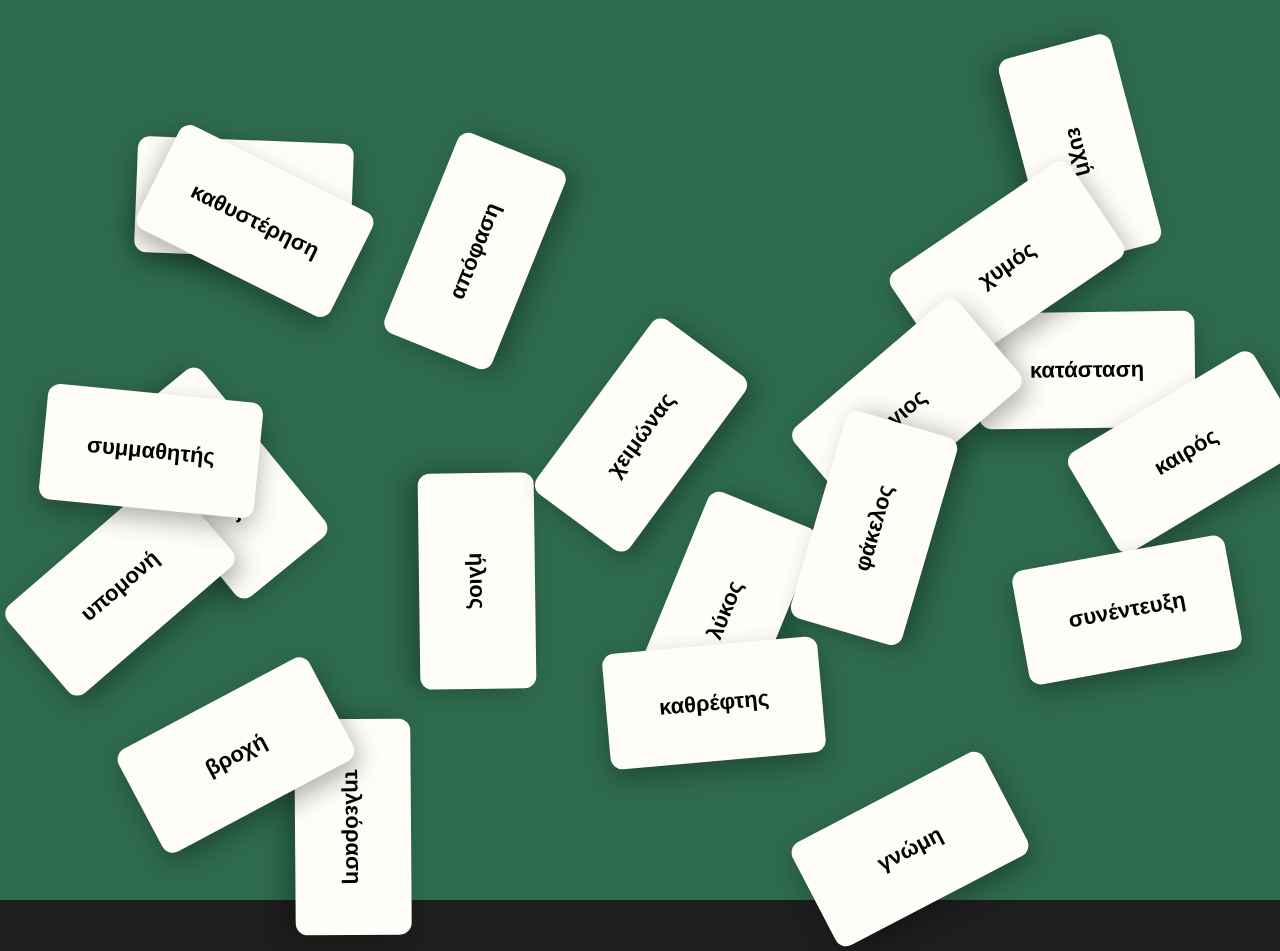
==== index.html @ d85e9483 "update words" ====
<!DOCTYPE html>
<html lang="ru">
<head>
  <meta charset="UTF-8" />
  <meta name="viewport" content="width=device-width, initial-scale=1.0" />
  <title>Greek Cards Scatter</title>

  <!-- external styles -->
  <link rel="stylesheet" href="styles.css" />
</head>
<body>
  <div id="table"></div>

  <div id="overlay">
    <div class="modal">
      <div class="greek" id="modalGreek"></div>
      <div id="modalTranslation"></div>
      <div class="buttons">
        <button class="btn green" data-grade="green">✓</button>
        <button class="btn yellow" data-grade="yellow">~</button>
        <button class="btn red" data-grade="red">✗</button>
      </div>
    </div>
  </div>

  <script src="a1_words.js"></script>
  <script>
    const words = window.Words || [];

    const table = document.getElementById('table');
    const overlay = document.getElementById('overlay');
    const modalGreek = document.getElementById('modalGreek');
    const modalTranslation = document.getElementById('modalTranslation');

    const TABLE_SIZE = 20;

    let unseen = [...words];
    let processed = [];
    let activeCard = null;

    const tintMap = {
      green: '#CCFFCC',
      yellow: '#FFF5CC',
      red: '#FFCCCC'
    };

    function rand(min, max) { return Math.random() * (max - min) + min; }

    function getCardSize() {
      const isMobile = window.innerWidth < 600;
      return isMobile ? { w: 140, h: 70 } : { w: 200, h: 100 };
    }

    function createCard(item, tint=null) {
      const { w, h } = getCardSize();

      const card = document.createElement('div');
      card.className = 'card';
      card.style.width = w + 'px';
      card.style.height = h + 'px';

      if (tint) card.style.background = tint;

      card.innerHTML = `<div class="greek">${item.greek}</div>`;

      card.addEventListener('click', (e) => {
        const el = document.elementFromPoint(e.clientX, e.clientY);
        const topCard = el?.closest('.card');
        if (topCard !== card) return;

        activeCard = { el: card, item };
        modalGreek.textContent = item.greek;
        modalTranslation.textContent = item.translation;
        overlay.style.display = 'flex';
      });

      return card;
    }

    function scatter(batch) {
      table.innerHTML = '';
      const w = window.innerWidth;
      const h = window.innerHeight;
      const size = getCardSize();

      batch.forEach(entry => {
        const card = createCard(entry.item || entry, entry.tint);
        card.style.left = rand(0, w - size.w) + 'px';
        card.style.top = rand(0, h - size.h) + 'px';
        card.style.transform = `rotate(${rand(-90, 90)}deg)`;
        card.style.zIndex = Math.floor(Math.random() * 10000);
        table.appendChild(card);
      });
    }

    function pickFromUnseen(n) {
      const res = [];
      while (res.length < n && unseen.length > 0) {
        const idx = Math.floor(Math.random() * unseen.length);
        res.push(unseen.splice(idx, 1)[0]);
      }
      return res;
    }

    function buildNextBatch() {
      const next = [];

      processed.forEach(p => { if (p.grade !== 'green') next.push(p); });

      processed.forEach(p => {
        if (p.grade === 'green' && Math.random() < 0.4) next.push(p);
      });

      const need = Math.max(0, TABLE_SIZE - next.length);
      const fresh = pickFromUnseen(need);
      fresh.forEach(item => next.push(item));

      processed = [];
      return next;
    }

    function handleGrade(grade) {
      if (!activeCard) return;

      processed.push({ item: activeCard.item, grade, tint: tintMap[grade] });

      activeCard.el.remove();
      activeCard = null;
      overlay.style.display = 'none';

      if (table.children.length === 0) {
        const next = buildNextBatch();
        setTimeout(() => scatter(next), 200);
      }
    }

    function init() {
      const initial = pickFromUnseen(TABLE_SIZE);
      scatter(initial);
    }

    document.querySelectorAll('.btn').forEach(btn => {
      btn.addEventListener('click', () => handleGrade(btn.dataset.grade));
    });

    init();
  </script>
</body>
</html>
---- styles.css ----
:root {
  --card-w: 200px;
  --card-h: 100px;
}

body {
  margin: 0;
  background: #1e1e1e;
  font-family: Arial, sans-serif;
  overflow: hidden;
}

#table {
  position: relative;
  width: 100vw;
  height: 100vh;
  background: #2e6b4b;
}

.card {
  position: absolute;
  width: var(--card-w);
  height: var(--card-h);
  background: #fffdf8;
  border-radius: 12px;
  box-shadow: 0 10px 25px rgba(0,0,0,0.3);
  display: flex;
  align-items: center;
  justify-content: center;
  cursor: pointer;
  transform-origin: center;
  padding: 8px;
  transition: background 0.3s;
}

.greek {
  font-size: 22px;
  font-weight: bold;
  text-align: center;
}

/* overlay */

#overlay {
  position: fixed;
  inset: 0;
  background: rgba(0,0,0,0.6);
  display: none;
  align-items: center;
  justify-content: center;
  z-index: 99999;
}

.modal {
  background: white;
  color: black;
  padding: 20px;
  border-radius: 16px;
  width: 300px;
  text-align: center;
}

.buttons {
  display: flex;
  gap: 10px;
  justify-content: center;
  margin-top: 20px;
}

.btn {
  flex: 1;
  padding: 10px;
  border: none;
  border-radius: 8px;
  cursor: pointer;
}

.green { background: #4caf50; color: white; }
.yellow { background: #ffc107; }
.red { background: #f44336; color: white; }
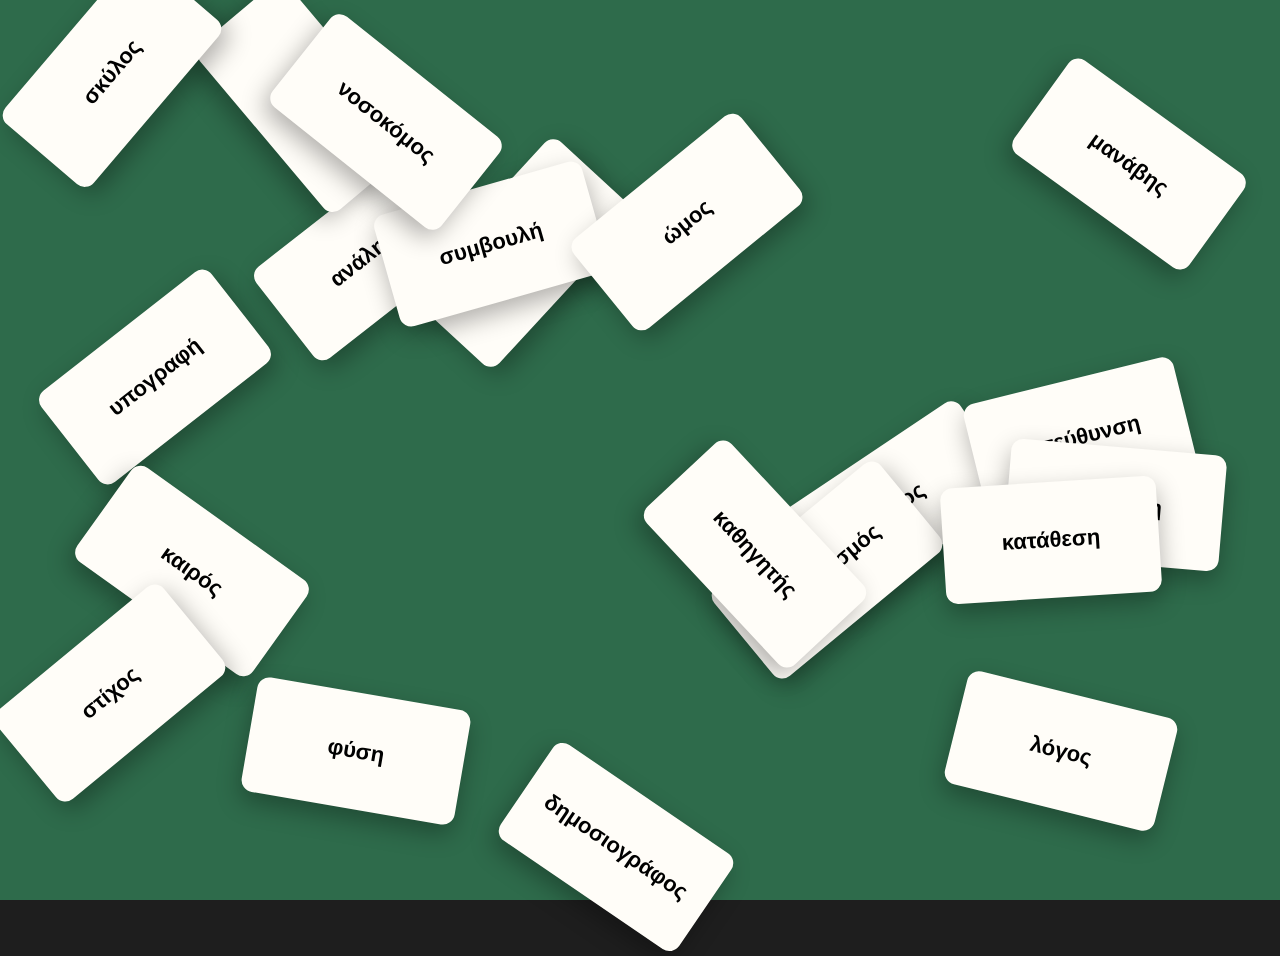
==== commit bc33bfdc: "изменение хэндлинга зеленых" ====
--- a/index.html
+++ b/index.html
@@ -37,6 +37,8 @@
     let unseen = [...words];
     let processed = [];
     let activeCard = null;
+    const STORAGE_KEY = 'greek_cards_progress';
+    let progress = {};
 
     const tintMap = {
       green: '#CCFFCC',
@@ -87,7 +89,7 @@
         const card = createCard(entry.item || entry, entry.tint);
         card.style.left = rand(0, w - size.w) + 'px';
         card.style.top = rand(0, h - size.h) + 'px';
-        card.style.transform = `rotate(${rand(-90, 90)}deg)`;
+        card.style.transform = `rotate(${rand(-50, 50)}deg)`;
         card.style.zIndex = Math.floor(Math.random() * 10000);
         table.appendChild(card);
       });
@@ -95,10 +97,21 @@
 
     function pickFromUnseen(n) {
       const res = [];
-      while (res.length < n && unseen.length > 0) {
-        const idx = Math.floor(Math.random() * unseen.length);
-        res.push(unseen.splice(idx, 1)[0]);
+
+      // фильтруем: только те, которых нет в истории
+      const fresh = unseen.filter(w => !progress[w.greek]);
+
+      while (res.length < n && fresh.length > 0) {
+        const idx = Math.floor(Math.random() * fresh.length);
+        const item = fresh.splice(idx, 1)[0];
+
+        // убираем из original unseen тоже
+        const originalIdx = unseen.findIndex(x => x.greek === item.greek);
+        if (originalIdx !== -1) unseen.splice(originalIdx, 1);
+
+        res.push(item);
       }
+
       return res;
     }
 
@@ -106,10 +119,6 @@
       const next = [];
 
       processed.forEach(p => { if (p.grade !== 'green') next.push(p); });
-
-      processed.forEach(p => {
-        if (p.grade === 'green' && Math.random() < 0.4) next.push(p);
-      });
 
       const need = Math.max(0, TABLE_SIZE - next.length);
       const fresh = pickFromUnseen(need);
@@ -124,6 +133,11 @@
 
       processed.push({ item: activeCard.item, grade, tint: tintMap[grade] });
 
+      const key = activeCard.item.greek;
+      if (!progress[key]) progress[key] = [];
+      progress[key].push(Date.now());
+      saveProgress();
+
       activeCard.el.remove();
       activeCard = null;
       overlay.style.display = 'none';
@@ -134,7 +148,24 @@
       }
     }
 
+    function loadProgress() {
+      const raw = localStorage.getItem(STORAGE_KEY);
+      if (!raw) return;
+
+      try {
+        progress = JSON.parse(raw) || {};
+      } catch {
+        progress = {};
+      }
+    }
+
+    function saveProgress() {
+      localStorage.setItem(STORAGE_KEY, JSON.stringify(progress));
+    }
+
     function init() {
+      loadProgress();
+
       const initial = pickFromUnseen(TABLE_SIZE);
       scatter(initial);
     }
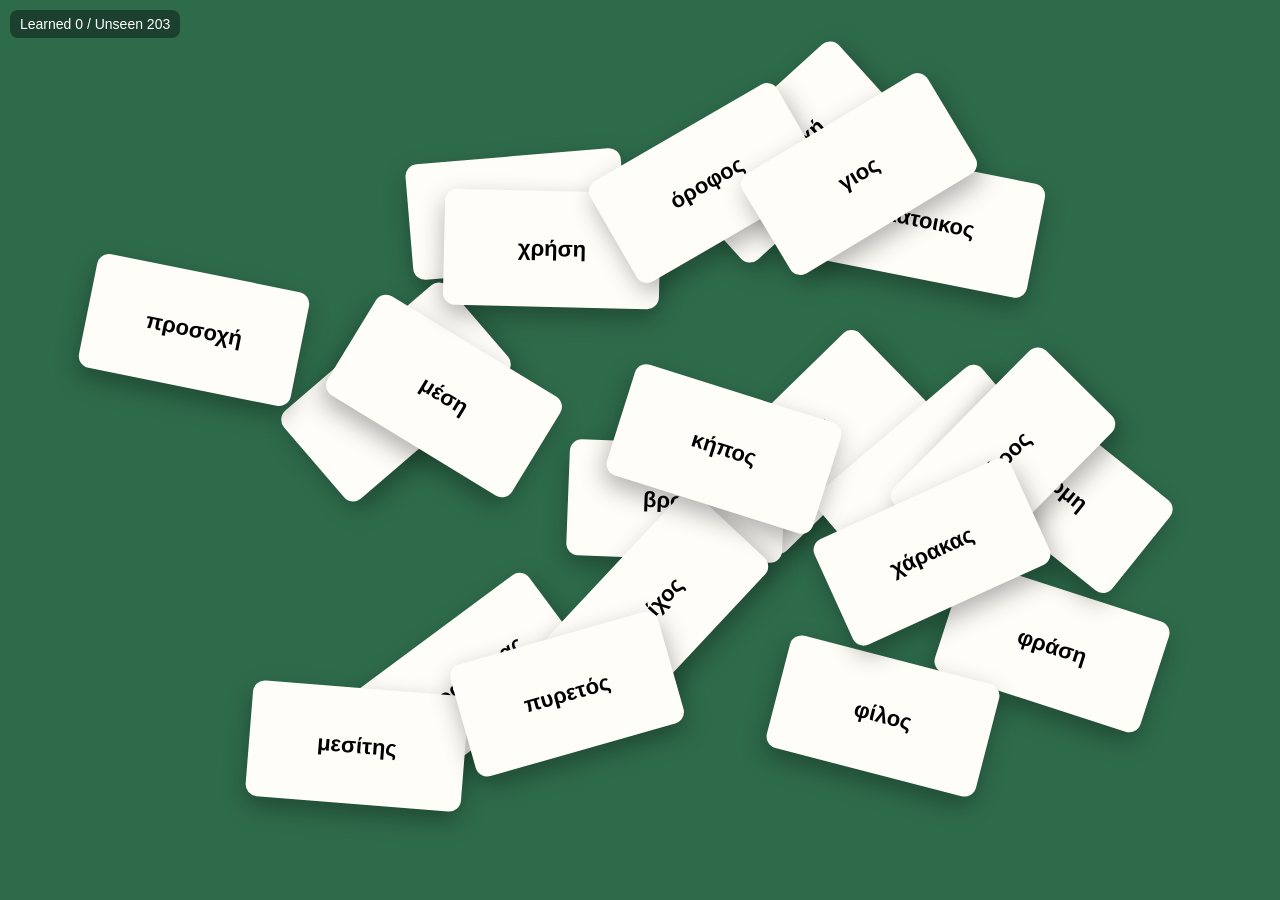
==== commit 4c1f004a: "повторения, инфа о пройденных" ====
--- a/index.html
+++ b/index.html
@@ -10,6 +10,7 @@
 </head>
 <body>
   <div id="table"></div>
+  <div id="stats"></div>
 
   <div id="overlay">
     <div class="modal">
@@ -24,7 +25,7 @@
   </div>
 
   <script src="a1_words.js"></script>
-  <script>
+  <script> 
     const words = window.Words || [];
 
     const table = document.getElementById('table');
@@ -32,7 +33,9 @@
     const modalGreek = document.getElementById('modalGreek');
     const modalTranslation = document.getElementById('modalTranslation');
 
-    const TABLE_SIZE = 20;
+    const TABLE_SIZE = 22;
+    const DUE_AFTER_MS = 10 * 60 * 1000; //
+    const EDGE_PADDING = 80;
 
     let unseen = [...words];
     let processed = [];
@@ -46,6 +49,8 @@
       red: '#FFCCCC'
     };
 
+    const statsEl = document.getElementById('stats');
+
     function rand(min, max) { return Math.random() * (max - min) + min; }
 
     function getCardSize() {
@@ -87,29 +92,45 @@
 
       batch.forEach(entry => {
         const card = createCard(entry.item || entry, entry.tint);
-        card.style.left = rand(0, w - size.w) + 'px';
-        card.style.top = rand(0, h - size.h) + 'px';
+        card.style.left = rand(
+          EDGE_PADDING,
+          w - size.w - EDGE_PADDING
+        ) + 'px';
+
+        card.style.top = rand(
+          EDGE_PADDING,
+          h - size.h - EDGE_PADDING
+        ) + 'px';
         card.style.transform = `rotate(${rand(-50, 50)}deg)`;
         card.style.zIndex = Math.floor(Math.random() * 10000);
         table.appendChild(card);
       });
     }
 
-    function pickFromUnseen(n) {
+    function getDueCards() {
+      const now = Date.now();
+
+      return words.filter(item => {
+        const p = progress[item.greek];
+        if (!p) return false;
+
+        return (
+          (p.depth ?? 1) === 1 &&
+          now - (p.timestamp ?? 0) > DUE_AFTER_MS
+        );
+      });
+    }
+
+    function pickNewCards(n, excludeSet = new Set()) {
+      const fresh = words.filter(item => {
+        return !progress[item.greek] && !excludeSet.has(item.greek);
+      });
+
       const res = [];
-
-      // фильтруем: только те, которых нет в истории
-      const fresh = unseen.filter(w => !progress[w.greek]);
 
       while (res.length < n && fresh.length > 0) {
         const idx = Math.floor(Math.random() * fresh.length);
-        const item = fresh.splice(idx, 1)[0];
-
-        // убираем из original unseen тоже
-        const originalIdx = unseen.findIndex(x => x.greek === item.greek);
-        if (originalIdx !== -1) unseen.splice(originalIdx, 1);
-
-        res.push(item);
+        res.push(fresh.splice(idx, 1)[0]);
       }
 
       return res;
@@ -118,11 +139,33 @@
     function buildNextBatch() {
       const next = [];
 
-      processed.forEach(p => { if (p.grade !== 'green') next.push(p); });
-
-      const need = Math.max(0, TABLE_SIZE - next.length);
-      const fresh = pickFromUnseen(need);
-      fresh.forEach(item => next.push(item));
+      processed.forEach(p => {
+        if (p.grade !== 'green') next.push(p);
+      });
+
+      const used = new Set(
+        next.map(entry => (entry.item || entry).greek)
+      );
+
+      const due = getDueCards()
+        .filter(item => !used.has(item.greek))
+        .sort(() => Math.random() - 0.5);
+
+      while (next.length < TABLE_SIZE && due.length > 0) {
+        const item = due.shift();
+        used.add(item.greek);
+        next.push({
+          item,
+          tint: tintMap.green
+        });
+      }
+
+      const need = TABLE_SIZE - next.length;
+
+      if (need > 0) {
+        const fresh = pickNewCards(need, used);
+        fresh.forEach(item => next.push(item));
+      }
 
       processed = [];
       return next;
@@ -134,9 +177,28 @@
       processed.push({ item: activeCard.item, grade, tint: tintMap[grade] });
 
       const key = activeCard.item.greek;
-      if (!progress[key]) progress[key] = [];
-      progress[key].push(Date.now());
+      const now = Date.now();
+
+      const wasInProgress = !!progress[key];
+
+      if (grade === 'green') {
+        if (wasInProgress) {
+          progress[key] = {
+            depth: (progress[key].depth ?? 1) + 1,
+            timestamp: now
+          };
+        } else {
+          progress[key] = {
+            depth: 1,
+            timestamp: now
+          };
+        }
+      } else if (wasInProgress) {
+        delete progress[key];
+      }
+
       saveProgress();
+      updateStats();
 
       activeCard.el.remove();
       activeCard = null;
@@ -159,6 +221,14 @@
       }
     }
 
+    function updateStats() {
+      const total = words.length;
+      const learned = Object.keys(progress).length;
+      const unseen = total - learned;
+
+      statsEl.textContent = `Learned ${learned} / Unseen ${unseen}`;
+    }
+
     function saveProgress() {
       localStorage.setItem(STORAGE_KEY, JSON.stringify(progress));
     }
@@ -166,8 +236,9 @@
     function init() {
       loadProgress();
 
-      const initial = pickFromUnseen(TABLE_SIZE);
+      const initial = buildNextBatch();
       scatter(initial);
+      updateStats();
     }
 
     document.querySelectorAll('.btn').forEach(btn => {
--- a/styles.css
+++ b/styles.css
@@ -75,6 +75,18 @@
   cursor: pointer;
 }
 
+#stats {
+  position: fixed;
+  top: 10px;
+  left: 10px;
+  color: white;
+  font-size: 14px;
+  z-index: 100000;
+  background: rgba(0,0,0,0.4);
+  padding: 6px 10px;
+  border-radius: 8px;
+}
+
 .green { background: #4caf50; color: white; }
 .yellow { background: #ffc107; }
 .red { background: #f44336; color: white; }
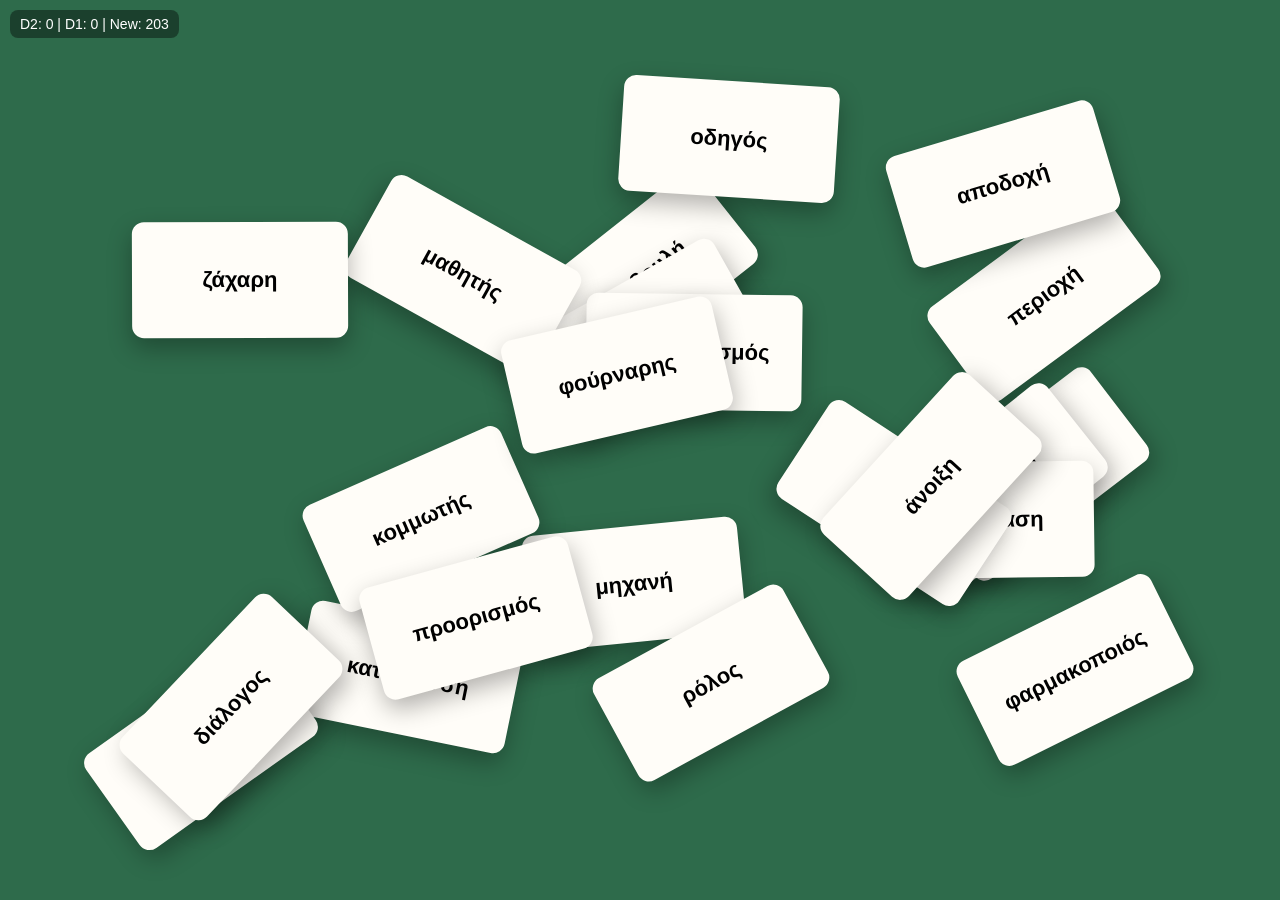
==== commit 1a5e318c: "d2/d1 report" ====
--- a/index.html
+++ b/index.html
@@ -223,10 +223,21 @@
 
     function updateStats() {
       const total = words.length;
-      const learned = Object.keys(progress).length;
-      const unseen = total - learned;
-
-      statsEl.textContent = `Learned ${learned} / Unseen ${unseen}`;
+
+      let depth1 = 0;
+      let depth2 = 0;
+
+      Object.values(progress).forEach(p => {
+        const d = p.depth ?? 1;
+
+        if (d === 1) depth1++;
+        else if (d >= 2) depth2++;
+      });
+
+      const unseen = total - Object.keys(progress).length;
+
+      statsEl.textContent =
+        `D2: ${depth2} | D1: ${depth1} | New: ${unseen}`;
     }
 
     function saveProgress() {
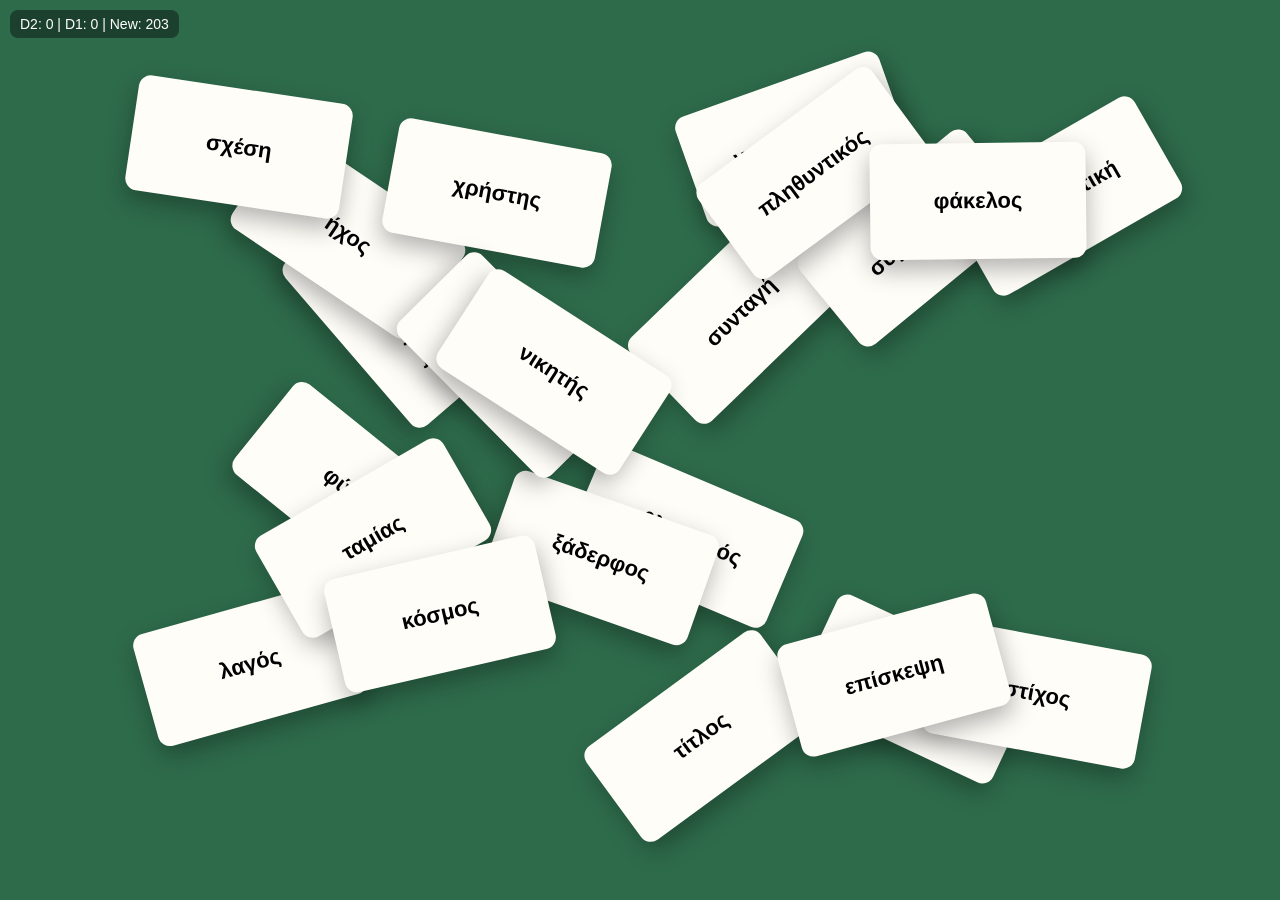
==== commit 7aa2e9ea: "запоминалка" ====
--- a/index.html
+++ b/index.html
@@ -20,6 +20,7 @@
         <button class="btn green" data-grade="green">✓</button>
         <button class="btn yellow" data-grade="yellow">~</button>
         <button class="btn red" data-grade="red">✗</button>
+        <button class="help-btn">Запомнить</button>
       </div>
     </div>
   </div>
@@ -210,6 +211,18 @@
       }
     }
 
+    function handleHelp() {
+      if (!activeCard) return;
+
+      const word = activeCard.item.greek;
+
+      const query = `${word} перевод на русский этимология примеры использования родственные слова в русском языке идеи для запоминания`;
+
+      const url = `https://www.google.com/search?q=${encodeURIComponent(query)}`;
+
+      window.open(url, '_blank');
+    }
+
     function loadProgress() {
       const raw = localStorage.getItem(STORAGE_KEY);
       if (!raw) return;
@@ -256,6 +269,9 @@
       btn.addEventListener('click', () => handleGrade(btn.dataset.grade));
     });
 
+    document.querySelector('.help-btn')
+      .addEventListener('click', handleHelp);
+
     init();
   </script>
 </body>
--- a/styles.css
+++ b/styles.css
@@ -89,4 +89,19 @@
 
 .green { background: #4caf50; color: white; }
 .yellow { background: #ffc107; }
-.red { background: #f44336; color: white; }+.red { background: #f44336; color: white; }
+.help-btn {
+  background: #3b82f6;
+  color: white;
+  font-weight: bold;
+  transition: transform 0.1s, box-shadow 0.1s;
+}
+
+.help-btn:hover {
+  transform: translateY(-1px);
+  box-shadow: 0 4px 10px rgba(0,0,0,0.3);
+}
+
+.help-btn:active {
+  transform: scale(0.95);
+}
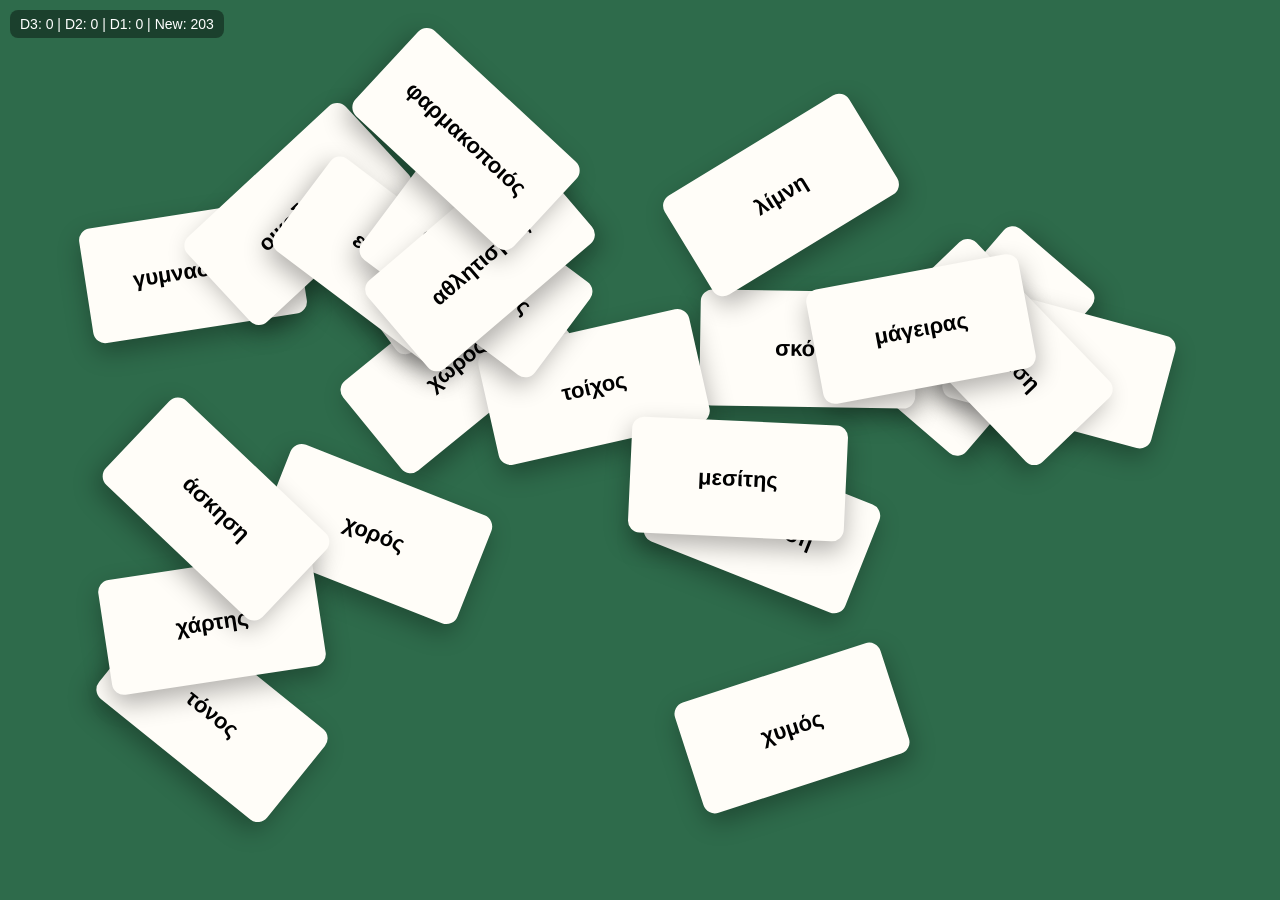
==== commit 56ade783: "depth3 added" ====
--- a/index.html
+++ b/index.html
@@ -35,7 +35,8 @@
     const modalTranslation = document.getElementById('modalTranslation');
 
     const TABLE_SIZE = 22;
-    const DUE_AFTER_MS = 10 * 60 * 1000; //
+    const DUE_DEPTH_1_MS = 10 * 60 * 1000; // 10 минут
+    const DUE_DEPTH_2_MS = 6 * 60 * 60 * 1000; // 6 часов
     const EDGE_PADDING = 80;
 
     let unseen = [...words];
@@ -115,10 +116,18 @@
         const p = progress[item.greek];
         if (!p) return false;
 
-        return (
-          (p.depth ?? 1) === 1 &&
-          now - (p.timestamp ?? 0) > DUE_AFTER_MS
-        );
+        const depth = p.depth ?? 1;
+        const elapsed = now - (p.timestamp ?? 0);
+
+        if (depth === 1) {
+          return elapsed > DUE_DEPTH_1_MS;
+        }
+
+        if (depth === 2) {
+          return elapsed > DUE_DEPTH_2_MS;
+        }
+
+        return false; // depth >= 3 не показываем
       });
     }
 
@@ -239,18 +248,20 @@
 
       let depth1 = 0;
       let depth2 = 0;
+      let depth3 = 0;
 
       Object.values(progress).forEach(p => {
         const d = p.depth ?? 1;
 
         if (d === 1) depth1++;
-        else if (d >= 2) depth2++;
+          else if (d === 2) depth2++;
+          else if (d >= 3) depth3++;
       });
 
       const unseen = total - Object.keys(progress).length;
 
       statsEl.textContent =
-        `D2: ${depth2} | D1: ${depth1} | New: ${unseen}`;
+        `D3: ${depth3} | D2: ${depth2} | D1: ${depth1} | New: ${unseen}`;
     }
 
     function saveProgress() {
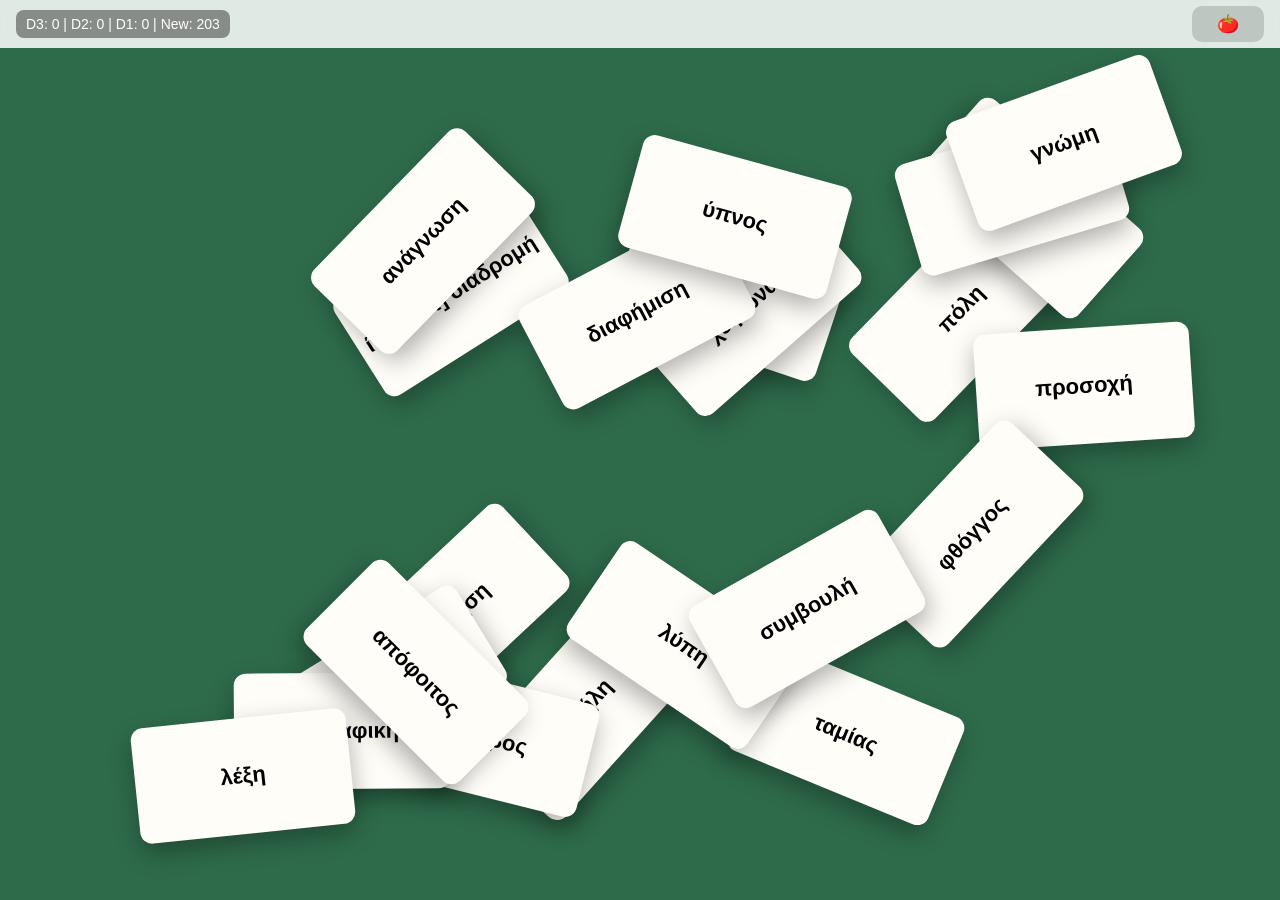
==== commit d9be80f4: "помидор" ====
--- a/index.html
+++ b/index.html
@@ -9,8 +9,12 @@
   <link rel="stylesheet" href="styles.css" />
 </head>
 <body>
+  <div id="topbar">
+    <div id="stats"></div>
+    <button id="tomatoBtn">🍅</button>
+  </div>
   <div id="table"></div>
-  <div id="stats"></div>
+  
 
   <div id="overlay">
     <div class="modal">
@@ -24,6 +28,22 @@
       </div>
     </div>
   </div>
+  <div id="tomatoOverlay">
+    <div class="tomatoModal">
+
+      <div class="timerInputs">
+        <input id="minutesInput" type="number" min="0" value="10" />
+        <span>:</span>
+        <input id="secondsInput" type="number" min="0" max="59" value="00" />
+      </div>
+
+      <div class="timerButtons">
+        <button id="startTomatoBtn">▶</button>
+        <button id="cancelTomatoBtn">✕</button>
+      </div>
+
+    </div>
+  </div>
 
   <script src="a1_words.js"></script>
   <script> 
@@ -33,6 +53,15 @@
     const overlay = document.getElementById('overlay');
     const modalGreek = document.getElementById('modalGreek');
     const modalTranslation = document.getElementById('modalTranslation');
+
+    const startTomatoBtn = document.getElementById('startTomatoBtn');
+    const cancelTomatoBtn = document.getElementById('cancelTomatoBtn');
+
+    const minutesInput = document.getElementById('minutesInput');
+    const secondsInput = document.getElementById('secondsInput');
+
+    let tomatoTimer = null;
+    let tomatoRemaining = 0;
 
     const TABLE_SIZE = 22;
     const DUE_DEPTH_1_MS = 10 * 60 * 1000; // 10 минут
@@ -283,6 +312,58 @@
     document.querySelector('.help-btn')
       .addEventListener('click', handleHelp);
 
+    tomatoBtn.addEventListener('click', () => {
+      tomatoOverlay.style.display = 'flex';
+    });
+
+    tomatoOverlay.addEventListener('click', (e) => {
+      if (e.target === tomatoOverlay) {
+        tomatoOverlay.style.display = 'none';
+      }
+    });
+
+    function updateTomatoButton() {
+      const mins = Math.floor(tomatoRemaining / 60);
+      const secs = tomatoRemaining % 60;
+
+      tomatoBtn.textContent =
+        `${String(mins).padStart(2, '0')}:${String(secs).padStart(2, '0')}`;
+    }
+
+    startTomatoBtn.addEventListener('click', () => {
+      const minutes = Number(minutesInput.value || 0);
+      const seconds = Number(secondsInput.value || 0);
+
+      tomatoRemaining = minutes * 60 + seconds;
+
+      if (tomatoRemaining <= 0) return;
+
+      tomatoOverlay.style.display = 'none';
+
+      updateTomatoButton();
+
+      clearInterval(tomatoTimer);
+
+      tomatoTimer = setInterval(() => {
+        tomatoRemaining--;
+
+        updateTomatoButton();
+
+        if (tomatoRemaining <= 0) {
+          clearInterval(tomatoTimer);
+          tomatoTimer = null;
+
+          tomatoBtn.textContent = '🍅';
+
+          alert('Помидор закончился');
+        }
+      }, 1000);
+    });
+
+    cancelTomatoBtn.addEventListener('click', () => {
+      tomatoOverlay.style.display = 'none';
+    });
+
     init();
   </script>
 </body>
--- a/styles.css
+++ b/styles.css
@@ -76,12 +76,8 @@
 }
 
 #stats {
-  position: fixed;
-  top: 10px;
-  left: 10px;
   color: white;
   font-size: 14px;
-  z-index: 100000;
   background: rgba(0,0,0,0.4);
   padding: 6px 10px;
   border-radius: 8px;
@@ -104,4 +100,97 @@
 
 .help-btn:active {
   transform: scale(0.95);
+}
+
+#topbar {
+  position: fixed;
+  top: 0;
+  left: 0;
+  right: 0;
+  height: 48px;
+  z-index: 20000;
+  display: flex;
+  align-items: center;
+  padding: 0 16px;
+  background: rgba(255, 255, 255, 0.85);
+  backdrop-filter: blur(8px);
+  justify-content: space-between;
+}
+
+#tomatoBtn {
+  min-width: 72px;
+  height: 36px;
+
+  font-size: 18px;
+  border: none;
+  border-radius: 10px;
+  background: rgba(0,0,0,0.15);
+
+  color: white;
+  cursor: pointer;
+}
+
+#tomatoOverlay {
+  position: fixed;
+  inset: 0;
+  z-index: 30000;
+  display: none;
+  align-items: center;
+  justify-content: center;
+  background: rgba(0, 0, 0, 0.35);
+}
+
+.tomatoModal {
+  width: 320px;
+  background: white;
+  border-radius: 18px;
+  padding: 24px;
+  box-shadow: 0 12px 40px rgba(0, 0, 0, 0.25);
+
+  display: flex;
+  flex-direction: column;
+  gap: 24px;
+}
+
+.timerInputs {
+  display: flex;
+  align-items: center;
+  justify-content: center;
+  gap: 10px;
+
+  font-size: 32px;
+  font-weight: bold;
+}
+
+.timerInputs input {
+  width: 80px;
+  font-size: 32px;
+  text-align: center;
+  border: none;
+  border-bottom: 2px solid #ccc;
+  outline: none;
+}
+
+.timerButtons {
+  display: flex;
+  justify-content: center;
+  gap: 16px;
+}
+
+.timerButtons button {
+  width: 56px;
+  height: 56px;
+  border: none;
+  border-radius: 50%;
+  font-size: 24px;
+  cursor: pointer;
+}
+
+#startTomatoBtn {
+  background: #ef4444;
+  color: white;
+}
+
+#cancelTomatoBtn {
+  background: #e5e7eb;
 }
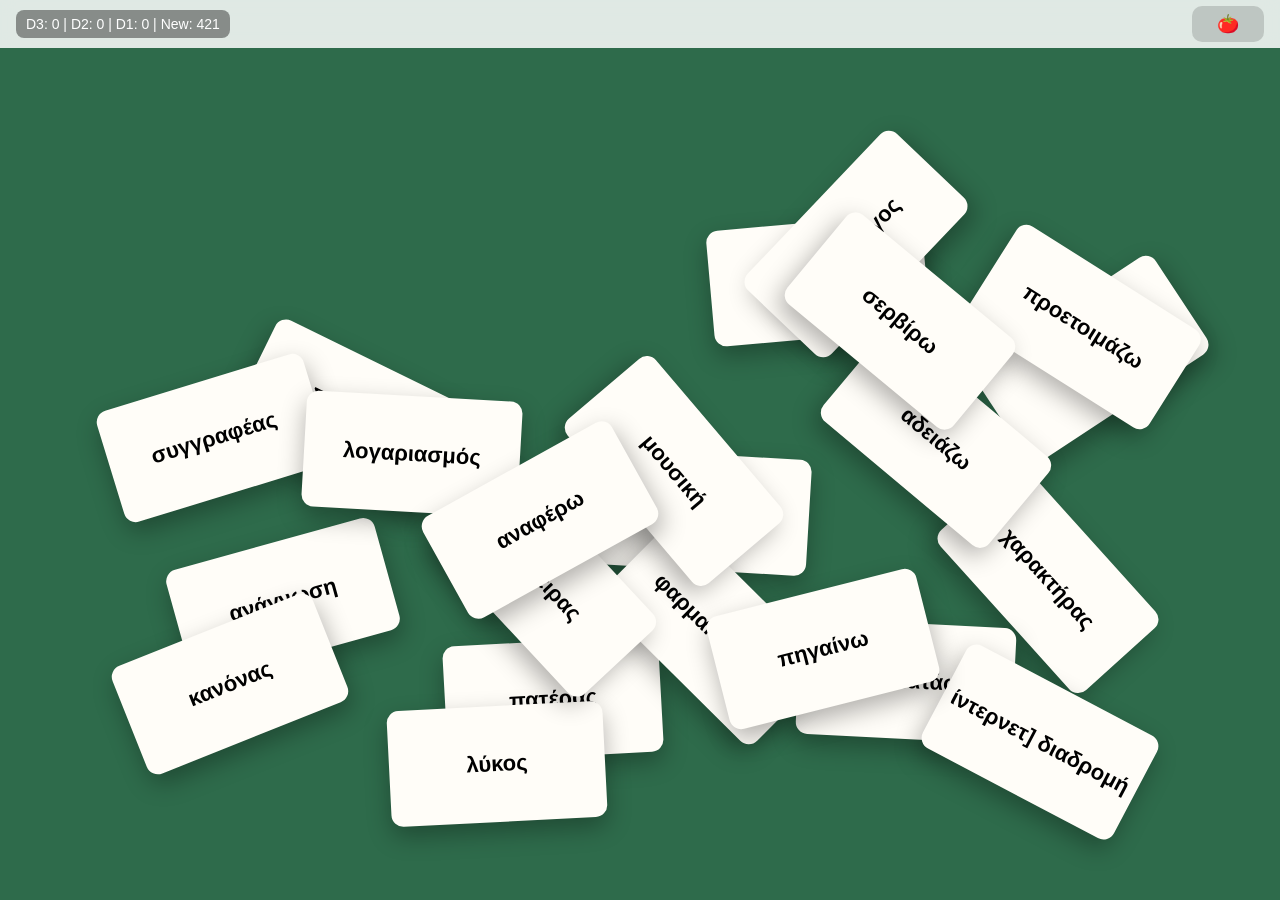
==== commit 58d105d4: "new worsds" ====
--- a/index.html
+++ b/index.html
@@ -45,7 +45,7 @@
     </div>
   </div>
 
-  <script src="a1_words.js"></script>
+  <script src="words.js"></script>
   <script> 
     const words = window.Words || [];
 
